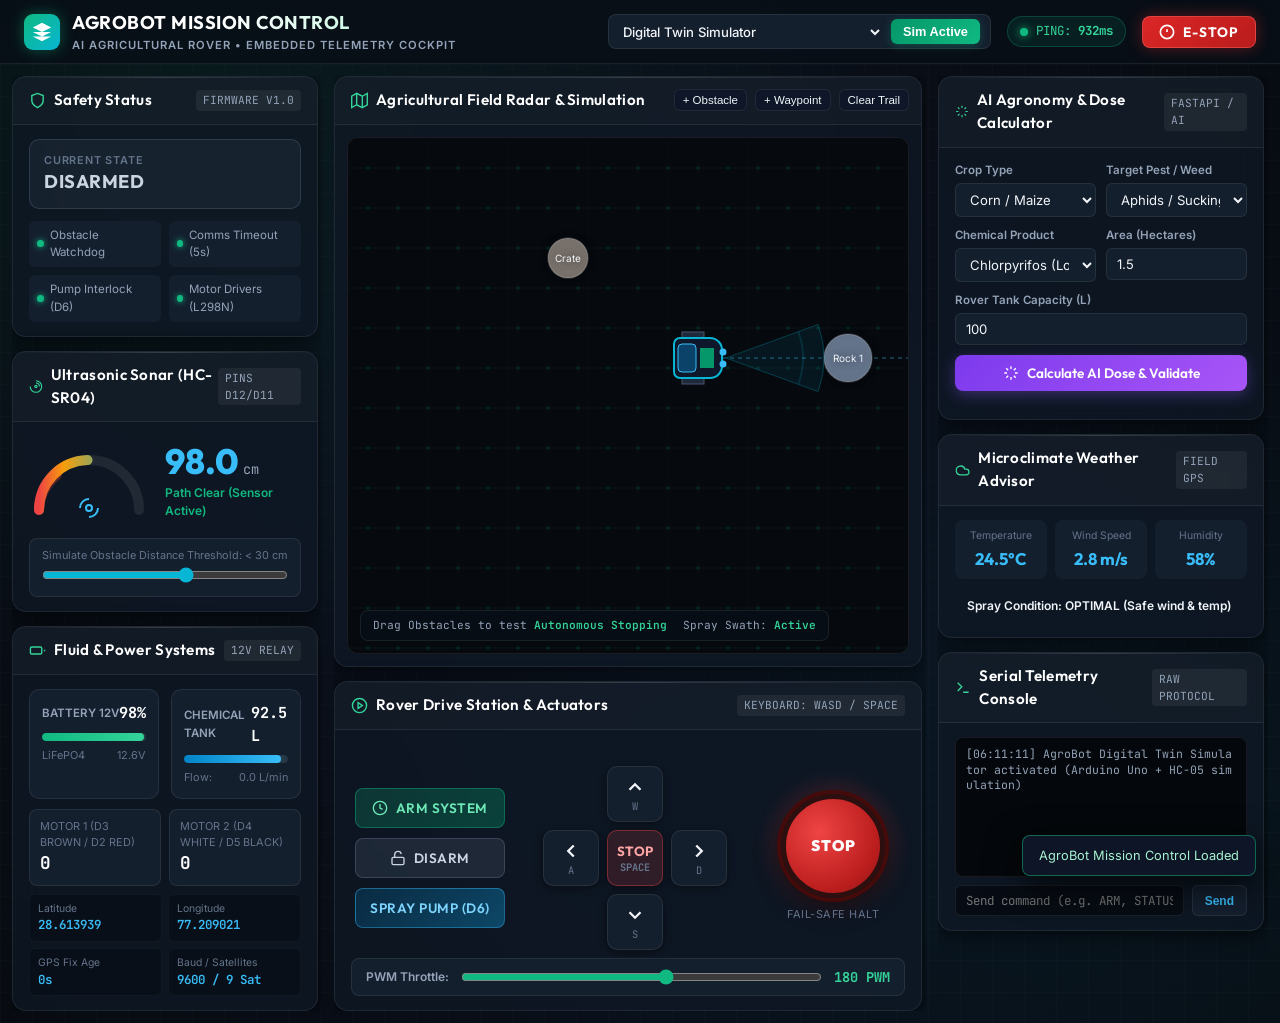
==== dashboard/index.html @ a9a068f5 "feat: add initial project structure including firmware, backend, and Android UI components" ====
<!DOCTYPE html>
<html lang="en">
<head>
  <meta charset="UTF-8">
  <meta name="viewport" content="width=device-width, initial-scale=1.0">
  <title>AgroBot Mission Control | AI Agricultural Rover Dashboard</title>
  <meta name="description" content="AI-Powered Agricultural Rover Mission Control & Telemetry Dashboard for remote operation, obstacle detection, GPS tracking, and precision pesticide application.">

  <!-- Google Fonts: Outfit, Inter, JetBrains Mono -->
  <link rel="preconnect" href="https://fonts.googleapis.com">
  <link rel="preconnect" href="https://fonts.gstatic.com" crossorigin>
  <link href="https://fonts.googleapis.com/css2?family=Inter:wght@400;500;600;700&family=JetBrains+Mono:wght@400;600;700&family=Outfit:wght@500;600;700;800;900&display=swap" rel="stylesheet">

  <!-- Core & Component Stylesheets -->
  <link rel="stylesheet" href="css/style.css">
  <link rel="stylesheet" href="css/components.css">
</head>
<body>
  <div class="app-container">
    <!-- ====================================================================
         TOP NAVIGATION & MISSION HEADER
         ==================================================================== -->
    <header class="top-header">
      <div class="brand-section">
        <div class="brand-logo" title="AgroBot AI System">
          <svg viewBox="0 0 24 24">
            <path d="M12 2L2 7l10 5 10-5-10-5zM2 17l10 5 10-5M2 12l10 5 10-5"/>
          </svg>
        </div>
        <div class="brand-title-wrap">
          <h1 class="brand-title">AGROBOT MISSION CONTROL</h1>
          <span class="brand-subtitle">AI Agricultural Rover • Embedded Telemetry Cockpit</span>
        </div>
      </div>

      <div class="header-actions">
        <!-- Connectivity Mode Selector -->
        <div class="connection-selector">
          <label for="connectionModeSelect" style="display:none;">Connection Mode</label>
          <select id="connectionModeSelect" class="connection-select">
            <option value="simulator" selected>Digital Twin Simulator</option>
            <option value="serial">Web Serial USB (Arduino Uno @ 9600)</option>
            <option value="bluetooth">Web Bluetooth (HC-05 Module)</option>
            <option value="websocket">FastAPI Gateway (ws://localhost:8000)</option>
          </select>
          <button id="btnConnect" class="btn-connect" type="button">Sim Active</button>
        </div>

        <!-- Heartbeat / Latency Pill -->
        <div id="heartbeatPill" class="heartbeat-pill">
          <span class="pulse-dot"></span>
          <span>PING: <strong id="heartbeatPing">12ms</strong></span>
        </div>

        <!-- Quick Header E-Stop -->
        <button id="btnEstopHeader" class="btn-estop-header" type="button" title="Instant Emergency Stop Override">
          <svg viewBox="0 0 24 24" fill="none" stroke="currentColor" stroke-width="2.5" width="16" height="16">
            <circle cx="12" cy="12" r="10"/>
            <line x1="12" y1="8" x2="12" y2="12"/>
            <line x1="12" y1="16" x2="12.01" y2="16"/>
          </svg>
          E-STOP
        </button>
      </div>
    </header>

    <!-- ====================================================================
         MAIN VIEWPORT: 3-COLUMN TACTICAL LAYOUT
         ==================================================================== -->
    <main class="dashboard-viewport">
      
      <!-- ------------------------------------------------------------------
           COLUMN 1: TELEMETRY & HARDWARE GAUGES
           ------------------------------------------------------------------ -->
      <section class="col-telemetry" aria-label="Rover Telemetry">
        
        <!-- Safety State Card -->
        <div class="glass-panel">
          <div class="panel-header">
            <h2 class="panel-title">
              <svg viewBox="0 0 24 24" fill="none" stroke="currentColor" stroke-width="2">
                <path d="M12 22s8-4 8-10V5l-8-3-8 3v7c0 6 8 10 8 10z"/>
              </svg>
              Safety Status
            </h2>
            <span class="panel-badge">FIRMWARE V1.0</span>
          </div>
          <div class="panel-body">
            <div id="stateBanner" class="state-banner disarmed">
              <div class="state-meta">
                <span class="state-label">Current State</span>
                <span id="stateValue" class="state-value">DISARMED</span>
              </div>
            </div>

            <div class="system-interlocks">
              <div class="interlock-badge active">
                <span class="interlock-indicator"></span>
                <span>Obstacle Watchdog</span>
              </div>
              <div class="interlock-badge active">
                <span class="interlock-indicator"></span>
                <span>Comms Timeout (5s)</span>
              </div>
              <div class="interlock-badge active">
                <span class="interlock-indicator"></span>
                <span>Pump Interlock (D6)</span>
              </div>
              <div class="interlock-badge active">
                <span class="interlock-indicator"></span>
                <span>Motor Drivers (L298N)</span>
              </div>
            </div>
          </div>
        </div>

        <!-- Ultrasonic Sonar Proximity Card -->
        <div class="glass-panel distance-gauge-card">
          <div class="panel-header">
            <h2 class="panel-title">
              <svg viewBox="0 0 24 24" fill="none" stroke="currentColor" stroke-width="2">
                <path d="M12 2a10 10 0 0 1 10 10c0 5.52-4.48 10-10 10S2 17.52 2 12"/>
                <path d="M12 6a6 6 0 0 1 6 6"/>
                <circle cx="12" cy="12" r="2"/>
              </svg>
              Ultrasonic Sonar (HC-SR04)
            </h2>
            <span class="panel-badge">PINS D12/D11</span>
          </div>
          <div class="panel-body">
            <div class="sonar-display">
              <!-- Radial Sonar Meter Arc -->
              <div class="sonar-arc-wrap">
                <svg class="sonar-arc-svg" viewBox="0 0 120 75">
                  <defs>
                    <linearGradient id="arc-gradient" x1="0%" y1="0%" x2="100%" y2="0%">
                      <stop offset="0%" stop-color="#ef4444"/>
                      <stop offset="25%" stop-color="#f59e0b"/>
                      <stop offset="100%" stop-color="#06b6d4"/>
                    </linearGradient>
                  </defs>
                  <!-- Background Arc (R=50, from 180° to 0°) -->
                  <path class="arc-bg" d="M 10,65 A 50,50 0 0,1 110,65"/>
                  <!-- Danger Zone (first 30cm) -->
                  <path class="arc-danger-zone" d="M 10,65 A 50,50 0 0,1 35,25"/>
                  <!-- Dynamic Fill Arc -->
                  <path id="sonarArcFill" class="arc-fill" d="M 10,65 A 50,50 0 0,1 110,65" stroke-dasharray="157" stroke-dashoffset="60"/>
                </svg>
                <div class="sonar-icon-center">
                  <svg viewBox="0 0 24 24" fill="none" stroke="currentColor" stroke-width="2">
                    <circle cx="12" cy="12" r="3"/>
                    <path d="M3 12a9 9 0 0 1 9-9"/>
                    <path d="M21 12a9 9 0 0 1-9 9"/>
                  </svg>
                </div>
              </div>

              <!-- Distance Numerical Readout -->
              <div class="distance-readout">
                <div class="distance-number-wrap">
                  <span id="sonarNumber" class="distance-number">120.0</span>
                  <span class="distance-unit">cm</span>
                </div>
                <div id="sonarStatus" class="distance-status">Path Clear (Sensor Active)</div>
              </div>
            </div>

            <!-- Obstacle Distance Simulation Slider -->
            <div class="distance-slider-wrap">
              <div class="distance-slider-label">
                <span>Simulate Obstacle Distance</span>
                <span>Threshold: &lt; 30 cm</span>
              </div>
              <input id="simDistanceSlider" class="sonar-slider" type="range" min="5" max="200" value="120" step="1" aria-label="Simulate obstacle distance">
            </div>
          </div>
        </div>

        <!-- Battery & Pesticide Tank Gauges -->
        <div class="glass-panel">
          <div class="panel-header">
            <h2 class="panel-title">
              <svg viewBox="0 0 24 24" fill="none" stroke="currentColor" stroke-width="2">
                <rect x="2" y="7" width="16" height="10" rx="2" ry="2"/>
                <line x1="22" y1="11" x2="22" y2="13"/>
              </svg>
              Fluid & Power Systems
            </h2>
            <span class="panel-badge">12V RELAY</span>
          </div>
          <div class="panel-body">
            <div class="gauges-duo">
              <!-- Battery Level -->
              <div class="sub-gauge-box">
                <div class="sub-gauge-header">
                  <span class="sub-gauge-title">Battery 12V</span>
                  <span id="batteryPct" class="sub-gauge-val">98%</span>
                </div>
                <div class="progress-track">
                  <div id="batteryBar" class="progress-fill battery-fill" style="width: 98%;"></div>
                </div>
                <div class="sub-gauge-meta">
                  <span>LiFePO4</span>
                  <span id="batteryVolt">12.6V</span>
                </div>
              </div>

              <!-- Chemical Spray Tank -->
              <div class="sub-gauge-box">
                <div class="sub-gauge-header">
                  <span class="sub-gauge-title">Chemical Tank</span>
                  <span id="tankLiters" class="sub-gauge-val">92.5 L</span>
                </div>
                <div class="progress-track">
                  <div id="tankBar" class="progress-fill tank-fill" style="width: 92%;"></div>
                </div>
                <div class="sub-gauge-meta">
                  <span>Flow:</span>
                  <span id="tankFlow">0.0 L/min</span>
                </div>
              </div>
            </div>

            <!-- Dual Motor Drivers Tachometer -->
            <div class="motor-tach-grid">
              <div class="motor-tach">
                <div class="motor-tach-name">Motor 1 (D3 Brown / D2 Red)</div>
                <div id="motorLeftPwm" class="motor-tach-pwm">0 PWM</div>
              </div>
              <div class="motor-tach">
                <div class="motor-tach-name">Motor 2 (D4 White / D5 Black)</div>
                <div id="motorRightPwm" class="motor-tach-pwm">0 PWM</div>
              </div>
            </div>

            <!-- GPS Positioning Subcard -->
            <div class="gps-info-grid">
              <div class="gps-cell">
                <div class="gps-cell-label">Latitude</div>
                <div id="gpsLat" class="gps-cell-value">28.613939°</div>
              </div>
              <div class="gps-cell">
                <div class="gps-cell-label">Longitude</div>
                <div id="gpsLon" class="gps-cell-value">77.209021°</div>
              </div>
              <div class="gps-cell">
                <div class="gps-cell-label">GPS Fix Age</div>
                <div id="gpsAge" class="gps-cell-value">0s</div>
              </div>
              <div class="gps-cell">
                <div class="gps-cell-label">Baud / Satellites</div>
                <div class="gps-cell-value">9600 / 9 Sat</div>
              </div>
            </div>
          </div>
        </div>

      </section>

      <!-- ------------------------------------------------------------------
           COLUMN 2: FIELD RADAR CANVAS & TACTICAL DRIVE STATION
           ------------------------------------------------------------------ -->
      <section class="col-drive-station" aria-label="Drive Station and Radar">
        
        <!-- Interactive 2D Field Radar Canvas -->
        <div class="glass-panel" style="flex: 1; display: flex; flex-direction: column;">
          <div class="panel-header">
            <h2 class="panel-title">
              <svg viewBox="0 0 24 24" fill="none" stroke="currentColor" stroke-width="2">
                <polygon points="1 6 1 22 8 18 16 22 23 18 23 2 16 6 8 2 1 6"/>
                <line x1="8" y1="2" x2="8" y2="18"/>
                <line x1="16" y1="6" x2="16" y2="22"/>
              </svg>
              Agricultural Field Radar & Simulation
            </h2>
            <div class="canvas-overlay-controls">
              <button id="btnAddObstacle" class="btn-canvas-tool" type="button" title="Add obstacle rock to field">
                + Obstacle
              </button>
              <button id="btnAddWaypoint" class="btn-canvas-tool" type="button" title="Set navigation waypoint">
                + Waypoint
              </button>
              <button id="btnClearSwath" class="btn-canvas-tool" type="button" title="Clear spray swath trail">
                Clear Trail
              </button>
            </div>
          </div>

          <div class="panel-body" style="flex: 1; padding: 12px; display: flex; flex-direction: column;">
            <div class="field-canvas-container" style="flex: 1;">
              <canvas id="fieldRadarCanvas"></canvas>
              <div class="canvas-telemetry-hud">
                <div>Drag Obstacles to test <span>Autonomous Stopping</span></div>
                <div>Spray Swath: <span id="swathAreaDisplay">Active</span></div>
              </div>
            </div>
          </div>
        </div>

        <!-- Tactical Drive Cockpit -->
        <div class="glass-panel drive-station-panel">
          <div class="panel-header">
            <h2 class="panel-title">
              <svg viewBox="0 0 24 24" fill="none" stroke="currentColor" stroke-width="2">
                <circle cx="12" cy="12" r="10"/>
                <polygon points="10 8 16 12 10 16 10 8"/>
              </svg>
              Rover Drive Station & Actuators
            </h2>
            <span class="panel-badge">KEYBOARD: WASD / SPACE</span>
          </div>

          <div class="panel-body">
            <div class="drive-controls-row">
              
              <!-- System Power & Arming Actions -->
              <div class="system-actions-col">
                <button id="btnArm" class="btn-action btn-arm" type="button">
                  <svg viewBox="0 0 24 24" fill="none" stroke="currentColor" stroke-width="2" width="16" height="16">
                    <circle cx="12" cy="12" r="10"/>
                    <path d="M12 6v6l4 2"/>
                  </svg>
                  ARM SYSTEM
                </button>
                <button id="btnDisarm" class="btn-action btn-disarm" type="button">
                  <svg viewBox="0 0 24 24" fill="none" stroke="currentColor" stroke-width="2" width="16" height="16">
                    <rect x="3" y="11" width="18" height="11" rx="2" ry="2"/>
                    <path d="M7 11V7a5 5 0 0 1 9.9-1"/>
                  </svg>
                  DISARM
                </button>
                <button id="btnPump" class="btn-action btn-pump" type="button">
                  SPRAY PUMP (D6)
                </button>
              </div>

              <!-- Directional D-Pad -->
              <div class="dpad-container">
                <div class="dpad-grid">
                  <div></div>
                  <button id="btnDpadForward" class="btn-dpad" type="button" aria-label="Drive Forward">
                    <svg viewBox="0 0 24 24" fill="none" stroke="currentColor" stroke-width="2.5">
                      <polyline points="18 15 12 9 6 15"/>
                    </svg>
                    <span class="key-hint">W</span>
                  </button>
                  <div></div>

                  <button id="btnDpadLeft" class="btn-dpad" type="button" aria-label="Turn Left">
                    <svg viewBox="0 0 24 24" fill="none" stroke="currentColor" stroke-width="2.5">
                      <polyline points="15 18 9 12 15 6"/>
                    </svg>
                    <span class="key-hint">A</span>
                  </button>

                  <button id="btnDpadStop" class="btn-dpad stop-center" type="button" aria-label="Stop Rover">
                    STOP
                    <span class="key-hint">SPACE</span>
                  </button>

                  <button id="btnDpadRight" class="btn-dpad" type="button" aria-label="Turn Right">
                    <svg viewBox="0 0 24 24" fill="none" stroke="currentColor" stroke-width="2.5">
                      <polyline points="9 18 15 12 9 6"/>
                    </svg>
                    <span class="key-hint">D</span>
                  </button>

                  <div></div>
                  <button id="btnDpadReverse" class="btn-dpad" type="button" aria-label="Drive Reverse">
                    <svg viewBox="0 0 24 24" fill="none" stroke="currentColor" stroke-width="2.5">
                      <polyline points="6 9 12 15 18 9"/>
                    </svg>
                    <span class="key-hint">S</span>
                  </button>
                  <div></div>
                </div>
              </div>

              <!-- Giant Tactile Emergency Stop Button -->
              <div class="estop-module">
                <button id="estopGiantBtn" class="estop-giant-btn" type="button" aria-label="Emergency Stop">
                  <span>STOP</span>
                </button>
                <span class="estop-subtext">FAIL-SAFE HALT</span>
              </div>

            </div>

            <!-- PWM Motor Speed Throttle Slider -->
            <div class="throttle-strip">
              <span class="throttle-label">PWM Throttle:</span>
              <input id="speedSlider" class="throttle-slider" type="range" min="80" max="255" value="180" step="5" aria-label="Motor Speed PWM">
              <span id="speedValBadge" class="throttle-val-badge">180 PWM</span>
            </div>
          </div>
        </div>

      </section>

      <!-- ------------------------------------------------------------------
           COLUMN 3: AI AGRONOMY & SERIAL CONSOLE
           ------------------------------------------------------------------ -->
      <section class="col-ai-terminal" aria-label="AI Agronomy and Terminal">
        
        <!-- AI Agronomic Dose Calculator -->
        <div class="glass-panel">
          <div class="panel-header">
            <h2 class="panel-title">
              <svg viewBox="0 0 24 24" fill="none" stroke="currentColor" stroke-width="2">
                <path d="M12 2v4M12 18v4M4.93 4.93l2.83 2.83M16.24 16.24l2.83 2.83M2 12h4M18 12h4M4.93 19.07l2.83-2.83M16.24 7.76l2.83-2.83"/>
              </svg>
              AI Agronomy & Dose Calculator
            </h2>
            <span class="panel-badge">FASTAPI / AI</span>
          </div>

          <div class="panel-body">
            <form id="agronomyForm" class="ai-form-group">
              <div class="form-row">
                <div>
                  <label for="cropSelect" class="form-label">Crop Type</label>
                  <select id="cropSelect" class="form-select">
                    <option value="wheat">Wheat</option>
                    <option value="corn" selected>Corn / Maize</option>
                    <option value="rice">Paddy Rice</option>
                    <option value="cotton">Cotton</option>
                    <option value="soybean">Soybean</option>
                    <option value="tomato">Tomato</option>
                  </select>
                </div>
                <div>
                  <label for="pestSelect" class="form-label">Target Pest / Weed</label>
                  <select id="pestSelect" class="form-select">
                    <option value="aphids" selected>Aphids / Sucking Pests</option>
                    <option value="armyworm">Fall Armyworm</option>
                    <option value="broadleaf_weeds">Broadleaf Weeds</option>
                    <option value="blight">Early / Late Blight</option>
                    <option value="rust">Rust Fungus</option>
                  </select>
                </div>
              </div>

              <div class="form-row">
                <div>
                  <label for="pesticideSelect" class="form-label">Chemical Product</label>
                  <select id="pesticideSelect" class="form-select">
                    <option value="chlorpyrifos" selected>Chlorpyrifos (Lorsban)</option>
                    <option value="glyphosate">Glyphosate (Roundup)</option>
                    <option value="mancozeb">Mancozeb (Dithane)</option>
                    <option value="imidacloprid">Imidacloprid (Confidor)</option>
                  </select>
                </div>
                <div>
                  <label for="areaInput" class="form-label">Area (Hectares)</label>
                  <input id="areaInput" class="form-input" type="number" min="0.1" max="100" step="0.1" value="1.5">
                </div>
              </div>

              <div>
                <label for="tankCapacityInput" class="form-label">Rover Tank Capacity (L)</label>
                <input id="tankCapacityInput" class="form-input" type="number" min="10" max="1000" step="5" value="100">
              </div>

              <button class="btn-ai-calculate" type="submit">
                <svg viewBox="0 0 24 24" fill="none" stroke="currentColor" stroke-width="2" width="16" height="16">
                  <path d="M12 2v4M12 18v4M4.93 4.93l2.83 2.83M16.24 16.24l2.83 2.83M2 12h4M18 12h4M4.93 19.07l2.83-2.83M16.24 7.76l2.83-2.83"/>
                </svg>
                Calculate AI Dose & Validate
              </button>
            </form>

            <!-- Results Card -->
            <div id="aiResultsCard" class="ai-results-card">
              <div class="ai-result-row">
                <span class="ai-result-key">Total Chemical:</span>
                <span id="resProductAmount" class="ai-result-val">1.13 L</span>
              </div>
              <div class="ai-result-row">
                <span class="ai-result-key">Carrier Water:</span>
                <span id="resSolutionVolume" class="ai-result-val">300.0 L</span>
              </div>
              <div class="ai-result-row">
                <span class="ai-result-key">Refill Cycles:</span>
                <span id="resTanksCount" class="ai-result-val">3 tank(s)</span>
              </div>
              <div class="ai-result-row">
                <span class="ai-result-key">Product/Tank:</span>
                <span id="resProductPerTank" class="ai-result-val">0.38 L/tank</span>
              </div>
              <div class="ai-result-row">
                <span class="ai-result-key">Drift Safety Risk:</span>
                <span id="resDriftRisk" class="ai-result-val" style="color: #6ee7b7;">Low (&lt; 2.0 bar)</span>
              </div>
            </div>
          </div>
        </div>

        <!-- Microclimate Weather & Spray Conditions -->
        <div class="glass-panel">
          <div class="panel-header">
            <h2 class="panel-title">
              <svg viewBox="0 0 24 24" fill="none" stroke="currentColor" stroke-width="2">
                <path d="M17.5 19H9a7 7 0 1 1 6.71-9h1.79a4.5 4.5 0 1 1 0 9Z"/>
              </svg>
              Microclimate Weather Advisor
            </h2>
            <span class="panel-badge">FIELD GPS</span>
          </div>

          <div class="panel-body weather-card-content">
            <div class="weather-stats-grid">
              <div class="weather-stat-box">
                <span class="weather-stat-label">Temperature</span>
                <span id="weatherTemp" class="weather-stat-val">24.5°C</span>
              </div>
              <div class="weather-stat-box">
                <span class="weather-stat-label">Wind Speed</span>
                <span id="weatherWind" class="weather-stat-val">2.8 m/s</span>
              </div>
              <div class="weather-stat-box">
                <span class="weather-stat-label">Humidity</span>
                <span id="weatherHum" class="weather-stat-val">58%</span>
              </div>
            </div>

            <div id="weatherSafetyPill" class="spray-safety-pill safe">
              Spray Condition: OPTIMAL (Safe wind & temp)
            </div>
          </div>
        </div>

        <!-- Live Serial Console & Packet Terminal -->
        <div class="glass-panel">
          <div class="panel-header">
            <h2 class="panel-title">
              <svg viewBox="0 0 24 24" fill="none" stroke="currentColor" stroke-width="2">
                <polyline points="4 17 10 11 4 5"/>
                <line x1="12" y1="19" x2="20" y2="19"/>
              </svg>
              Serial Telemetry Console
            </h2>
            <span class="panel-badge">RAW PROTOCOL</span>
          </div>

          <div class="panel-body console-box-container">
            <div id="consoleLog" class="console-log-box" aria-live="polite"></div>
            
            <div class="console-input-row">
              <label for="consoleCmdInput" style="display:none;">Serial Command Input</label>
              <input id="consoleCmdInput" class="console-input" type="text" placeholder="Send command (e.g. ARM, STATUS, FORWARD)...">
              <button id="btnConsoleSend" class="btn-console-send" type="button">Send</button>
            </div>
          </div>
        </div>

      </section>

    </main>

    <!-- Floating Toast Notifications Container -->
    <div id="toastContainer" class="toast-container" aria-live="assertive"></div>
  </div>

  <!-- Main Application Script (ES Module) -->
  <script type="module" src="js/app.js"></script>
</body>
</html>
---- dashboard/css/style.css ----
/* ==========================================================================
   AgroBot Cyber-Agricultural Design System & Core Stylesheet
   ========================================================================== */

:root {
  /* Color Palette - Cyber Agricultural Theme */
  --bg-primary: #070b11;
  --bg-secondary: #0d1520;
  --bg-tertiary: #141f2e;
  --bg-card: rgba(15, 25, 38, 0.75);
  --bg-card-hover: rgba(22, 36, 54, 0.85);
  --bg-glass: rgba(13, 22, 34, 0.65);
  --bg-glass-heavy: rgba(9, 15, 23, 0.88);

  /* Borders & Accents */
  --border-dim: rgba(255, 255, 255, 0.08);
  --border-glow: rgba(16, 185, 129, 0.35);
  --border-glow-cyan: rgba(6, 182, 212, 0.35);
  --border-glow-danger: rgba(239, 68, 68, 0.45);

  /* Brand & Status Colors */
  --primary: #10b981;          /* Emerald 500 - Plant vitality */
  --primary-glow: #34d399;     /* Emerald 400 */
  --primary-dark: #047857;     /* Emerald 700 */
  --secondary: #06b6d4;        /* Cyan 500 - Tech telemetry */
  --secondary-glow: #38bdf8;   /* Sky 400 */
  --accent: #8b5cf6;           /* Purple 500 - AI / Intelligence */
  --warning: #f59e0b;          /* Amber 500 - Caution / Arming */
  --warning-glow: #fbbf24;
  --danger: #ef4444;           /* Red 500 - E-Stop / Obstacle */
  --danger-glow: #f87171;
  --danger-dark: #991b1b;
  --success: #10b981;

  /* Typography */
  --font-display: 'Outfit', -apple-system, BlinkMacSystemFont, 'Segoe UI', Roboto, sans-serif;
  --font-body: 'Inter', -apple-system, BlinkMacSystemFont, 'Segoe UI', Roboto, sans-serif;
  --font-mono: 'JetBrains Mono', 'Fira Code', 'Courier New', monospace;

  /* Text Colors */
  --text-main: #f1f5f9;
  --text-muted: #94a3b8;
  --text-dim: #64748b;
  --text-highlight: #ffffff;

  /* Elevation Shadows & Glows */
  --shadow-sm: 0 2px 8px rgba(0, 0, 0, 0.4);
  --shadow-md: 0 4px 20px rgba(0, 0, 0, 0.6);
  --shadow-lg: 0 10px 35px rgba(0, 0, 0, 0.75);
  --glow-primary: 0 0 25px rgba(16, 185, 129, 0.3);
  --glow-secondary: 0 0 25px rgba(6, 182, 212, 0.3);
  --glow-danger: 0 0 35px rgba(239, 68, 68, 0.45);

  /* Transitions */
  --transition-fast: 0.15s ease;
  --transition-normal: 0.25s cubic-bezier(0.4, 0, 0.2, 1);
  --transition-smooth: 0.4s cubic-bezier(0.16, 1, 0.3, 1);
}

/* Base Reset & Typography */
* {
  box-sizing: border-box;
  margin: 0;
  padding: 0;
  -webkit-font-smoothing: antialiased;
  -moz-osx-font-smoothing: grayscale;
}

body {
  background-color: var(--bg-primary);
  background-image: 
    radial-gradient(ellipse at 15% 10%, rgba(16, 185, 129, 0.08) 0%, transparent 45%),
    radial-gradient(ellipse at 85% 80%, rgba(6, 182, 212, 0.06) 0%, transparent 45%),
    radial-gradient(circle at 50% 50%, rgba(15, 23, 42, 0.6) 0%, transparent 100%),
    linear-gradient(rgba(255, 255, 255, 0.015) 1px, transparent 1px),
    linear-gradient(90deg, rgba(255, 255, 255, 0.015) 1px, transparent 1px);
  background-size: 100% 100%, 100% 100%, 100% 100%, 32px 32px, 32px 32px;
  color: var(--text-main);
  font-family: var(--font-body);
  font-size: 14px;
  line-height: 1.5;
  min-height: 100vh;
  overflow-x: hidden;
}

/* Glassmorphism Surface Base */
.glass-panel {
  background: var(--bg-card);
  backdrop-filter: blur(16px);
  -webkit-backdrop-filter: blur(16px);
  border: 1px solid var(--border-dim);
  border-radius: 14px;
  box-shadow: var(--shadow-md);
  position: relative;
  overflow: hidden;
  transition: border-color var(--transition-normal), box-shadow var(--transition-normal);
}

.glass-panel:hover {
  border-color: rgba(255, 255, 255, 0.14);
}

.glass-panel::before {
  content: '';
  position: absolute;
  top: 0;
  left: 0;
  right: 0;
  height: 1px;
  background: linear-gradient(90deg, transparent, rgba(255, 255, 255, 0.15), transparent);
}

/* Main App Layout */
.app-container {
  display: flex;
  flex-direction: column;
  min-height: 100vh;
}

/* Top Navigation Bar */
.top-header {
  height: 64px;
  background: var(--bg-glass-heavy);
  backdrop-filter: blur(20px);
  border-bottom: 1px solid var(--border-dim);
  display: flex;
  align-items: center;
  justify-content: space-between;
  padding: 0 24px;
  position: sticky;
  top: 0;
  z-index: 100;
}

.brand-section {
  display: flex;
  align-items: center;
  gap: 12px;
}

.brand-logo {
  width: 36px;
  height: 36px;
  border-radius: 9px;
  background: linear-gradient(135deg, #10b981, #06b6d4);
  display: flex;
  align-items: center;
  justify-content: center;
  box-shadow: 0 0 15px rgba(16, 185, 129, 0.4);
}

.brand-logo svg {
  width: 22px;
  height: 22px;
  fill: #ffffff;
}

.brand-title-wrap {
  display: flex;
  flex-direction: column;
}

.brand-title {
  font-family: var(--font-display);
  font-size: 1.15rem;
  font-weight: 700;
  letter-spacing: 0.5px;
  background: linear-gradient(135deg, #ffffff 40%, #a7f3d0 100%);
  -webkit-background-clip: text;
  -webkit-text-fill-color: transparent;
}

.brand-subtitle {
  font-size: 0.7rem;
  color: var(--text-muted);
  text-transform: uppercase;
  letter-spacing: 1px;
  font-weight: 600;
}

/* Header Telemetry Pills & Connection Controls */
.header-actions {
  display: flex;
  align-items: center;
  gap: 16px;
}

.connection-selector {
  display: flex;
  align-items: center;
  gap: 8px;
  background: var(--bg-tertiary);
  border: 1px solid var(--border-dim);
  border-radius: 8px;
  padding: 4px 10px;
}

.connection-select {
  background: transparent;
  color: var(--text-main);
  border: none;
  font-family: var(--font-body);
  font-size: 0.82rem;
  font-weight: 500;
  outline: none;
  cursor: pointer;
}

.connection-select option {
  background: #0f172a;
  color: #fff;
}

.btn-connect {
  background: linear-gradient(135deg, #059669, #10b981);
  color: #fff;
  border: none;
  border-radius: 6px;
  padding: 5px 12px;
  font-size: 0.8rem;
  font-weight: 600;
  cursor: pointer;
  display: flex;
  align-items: center;
  gap: 6px;
  box-shadow: 0 2px 8px rgba(16, 185, 129, 0.3);
  transition: transform var(--transition-fast), box-shadow var(--transition-fast);
}

.btn-connect:hover {
  transform: translateY(-1px);
  box-shadow: 0 4px 12px rgba(16, 185, 129, 0.45);
}

.btn-connect.connected {
  background: linear-gradient(135deg, #0284c7, #06b6d4);
  box-shadow: 0 2px 8px rgba(6, 182, 212, 0.35);
}

.heartbeat-pill {
  display: flex;
  align-items: center;
  gap: 8px;
  padding: 5px 12px;
  border-radius: 20px;
  background: rgba(16, 185, 129, 0.1);
  border: 1px solid rgba(16, 185, 129, 0.25);
  font-family: var(--font-mono);
  font-size: 0.78rem;
  color: var(--primary-glow);
}

.pulse-dot {
  width: 8px;
  height: 8px;
  border-radius: 50%;
  background-color: var(--primary);
  box-shadow: 0 0 8px var(--primary);
  animation: pulse-ring 1.4s cubic-bezier(0.215, 0.61, 0.355, 1) infinite;
}

@keyframes pulse-ring {
  0% { transform: scale(0.9); opacity: 0.8; box-shadow: 0 0 0 0 rgba(16, 185, 129, 0.7); }
  70% { transform: scale(1.1); opacity: 1; box-shadow: 0 0 0 6px rgba(16, 185, 129, 0); }
  100% { transform: scale(0.9); opacity: 0.8; box-shadow: 0 0 0 0 rgba(16, 185, 129, 0); }
}

.heartbeat-pill.danger {
  background: rgba(239, 68, 68, 0.12);
  border-color: rgba(239, 68, 68, 0.3);
  color: var(--danger-glow);
}

.heartbeat-pill.danger .pulse-dot {
  background-color: var(--danger);
  box-shadow: 0 0 8px var(--danger);
  animation: pulse-ring-danger 1s infinite;
}

@keyframes pulse-ring-danger {
  0% { box-shadow: 0 0 0 0 rgba(239, 68, 68, 0.7); }
  70% { box-shadow: 0 0 0 8px rgba(239, 68, 68, 0); }
  100% { box-shadow: 0 0 0 0 rgba(239, 68, 68, 0); }
}

/* Master Header Emergency Stop */
.btn-estop-header {
  background: linear-gradient(135deg, #dc2626, #b91c1c);
  border: 1px solid rgba(248, 113, 113, 0.4);
  color: #fff;
  border-radius: 8px;
  padding: 6px 16px;
  font-family: var(--font-display);
  font-weight: 700;
  font-size: 0.85rem;
  letter-spacing: 1px;
  cursor: pointer;
  display: flex;
  align-items: center;
  gap: 8px;
  box-shadow: 0 0 15px rgba(220, 38, 38, 0.4);
  animation: strobe-soft 2s infinite ease-in-out;
  transition: all var(--transition-fast);
}

.btn-estop-header:hover {
  background: linear-gradient(135deg, #ef4444, #dc2626);
  transform: scale(1.02);
  box-shadow: 0 0 25px rgba(239, 68, 68, 0.7);
}

@keyframes strobe-soft {
  0%, 100% { box-shadow: 0 0 12px rgba(220, 38, 38, 0.35); }
  50% { box-shadow: 0 0 22px rgba(239, 68, 68, 0.65); }
}

/* Dashboard Main Viewport Grid */
.dashboard-viewport {
  flex: 1;
  display: grid;
  grid-template-columns: 330px 1fr 360px;
  gap: 16px;
  padding: 16px 20px;
  height: calc(100vh - 64px);
  overflow: hidden;
}

/* Column Flex Containers */
.col-telemetry,
.col-drive-station,
.col-ai-terminal {
  display: flex;
  flex-direction: column;
  gap: 14px;
  min-height: 0;
  overflow-y: auto;
  padding-right: 4px;
}

/* Custom Scrollbars */
.col-telemetry::-webkit-scrollbar,
.col-drive-station::-webkit-scrollbar,
.col-ai-terminal::-webkit-scrollbar,
.console-log-box::-webkit-scrollbar {
  width: 5px;
}

.col-telemetry::-webkit-scrollbar-thumb,
.col-drive-station::-webkit-scrollbar-thumb,
.col-ai-terminal::-webkit-scrollbar-thumb,
.console-log-box::-webkit-scrollbar-thumb {
  background: rgba(255, 255, 255, 0.12);
  border-radius: 4px;
}

.col-telemetry::-webkit-scrollbar-thumb:hover,
.col-drive-station::-webkit-scrollbar-thumb:hover,
.col-ai-terminal::-webkit-scrollbar-thumb:hover {
  background: rgba(16, 185, 129, 0.4);
}

/* Panel Header */
.panel-header {
  display: flex;
  align-items: center;
  justify-content: space-between;
  padding: 12px 16px;
  border-bottom: 1px solid var(--border-dim);
  background: rgba(255, 255, 255, 0.02);
}

.panel-title {
  font-family: var(--font-display);
  font-size: 0.95rem;
  font-weight: 600;
  letter-spacing: 0.3px;
  color: var(--text-highlight);
  display: flex;
  align-items: center;
  gap: 8px;
}

.panel-title svg {
  width: 17px;
  height: 17px;
  color: var(--primary-glow);
}

.panel-badge {
  font-size: 0.7rem;
  font-family: var(--font-mono);
  padding: 2px 7px;
  border-radius: 4px;
  background: rgba(255, 255, 255, 0.06);
  color: var(--text-muted);
}

.panel-body {
  padding: 14px 16px;
}

/* Responsive Breakpoints */
@media (max-width: 1400px) {
  .dashboard-viewport {
    grid-template-columns: 310px 1fr 330px;
    padding: 12px;
    gap: 12px;
  }
}

@media (max-width: 1100px) {
  .dashboard-viewport {
    grid-template-columns: 1fr;
    height: auto;
    overflow-y: visible;
  }
  .col-telemetry,
  .col-drive-station,
  .col-ai-terminal {
    overflow-y: visible;
  }
}
---- dashboard/css/components.css ----
/* ==========================================================================
   AgroBot Dashboard Component Styles
   ========================================================================== */

/* --------------------------------------------------------------------------
   1. State Banner & Safety Cards
   -------------------------------------------------------------------------- */
.state-banner {
  display: flex;
  align-items: center;
  justify-content: space-between;
  padding: 12px 14px;
  border-radius: 10px;
  background: rgba(16, 185, 129, 0.08);
  border: 1px solid rgba(16, 185, 129, 0.25);
  margin-bottom: 12px;
  transition: all var(--transition-normal);
}

.state-meta {
  display: flex;
  flex-direction: column;
}

.state-label {
  font-size: 0.68rem;
  text-transform: uppercase;
  color: var(--text-dim);
  letter-spacing: 0.8px;
  font-weight: 600;
}

.state-value {
  font-family: var(--font-display);
  font-size: 1.15rem;
  font-weight: 700;
  letter-spacing: 0.5px;
  color: var(--primary-glow);
}

/* State color variants */
.state-banner.disarmed {
  background: rgba(100, 116, 139, 0.12);
  border-color: rgba(100, 116, 139, 0.3);
}
.state-banner.disarmed .state-value { color: #cbd5e1; }

.state-banner.idle {
  background: rgba(16, 185, 129, 0.08);
  border-color: rgba(16, 185, 129, 0.25);
}
.state-banner.idle .state-value { color: var(--primary-glow); }

.state-banner.moving {
  background: rgba(6, 182, 212, 0.12);
  border-color: rgba(6, 182, 212, 0.35);
  box-shadow: 0 0 15px rgba(6, 182, 212, 0.15);
}
.state-banner.moving .state-value { color: var(--secondary-glow); }

.state-banner.obstacle {
  background: rgba(245, 158, 11, 0.14);
  border-color: rgba(245, 158, 11, 0.4);
  box-shadow: 0 0 15px rgba(245, 158, 11, 0.2);
}
.state-banner.obstacle .state-value { color: var(--warning-glow); }

.state-banner.danger,
.state-banner.emergency {
  background: rgba(239, 68, 68, 0.16);
  border-color: rgba(239, 68, 68, 0.5);
  box-shadow: 0 0 20px rgba(239, 68, 68, 0.3);
  animation: pulse-danger-panel 1.5s infinite;
}
.state-banner.danger .state-value,
.state-banner.emergency .state-value { color: #fca5a5; }

@keyframes pulse-danger-panel {
  0%, 100% { border-color: rgba(239, 68, 68, 0.35); }
  50% { border-color: rgba(239, 68, 68, 0.85); box-shadow: 0 0 25px rgba(239, 68, 68, 0.4); }
}

.system-interlocks {
  display: grid;
  grid-template-columns: 1fr 1fr;
  gap: 8px;
  margin-top: 10px;
}

.interlock-badge {
  display: flex;
  align-items: center;
  gap: 6px;
  padding: 6px 8px;
  background: var(--bg-tertiary);
  border-radius: 6px;
  font-size: 0.72rem;
  color: var(--text-muted);
}

.interlock-indicator {
  width: 7px;
  height: 7px;
  border-radius: 50%;
  background: #64748b;
}

.interlock-badge.active .interlock-indicator {
  background: var(--primary);
  box-shadow: 0 0 6px var(--primary);
}

.interlock-badge.danger .interlock-indicator {
  background: var(--danger);
  box-shadow: 0 0 6px var(--danger);
}

/* --------------------------------------------------------------------------
   2. Ultrasonic Sonar / Distance Gauge
   -------------------------------------------------------------------------- */
.distance-gauge-card {
  position: relative;
  overflow: hidden;
}

.sonar-display {
  display: flex;
  align-items: center;
  justify-content: space-between;
  gap: 16px;
  padding: 8px 0;
}

.sonar-arc-wrap {
  width: 120px;
  height: 75px;
  position: relative;
  display: flex;
  justify-content: center;
}

.sonar-arc-svg {
  width: 120px;
  height: 75px;
  overflow: visible;
}

.arc-bg {
  fill: none;
  stroke: rgba(255, 255, 255, 0.08);
  stroke-width: 10;
  stroke-linecap: round;
}

.arc-danger-zone {
  fill: none;
  stroke: rgba(239, 68, 68, 0.3);
  stroke-width: 10;
  stroke-dasharray: 40 200;
  stroke-linecap: round;
}

.arc-fill {
  fill: none;
  stroke: url(#arc-gradient);
  stroke-width: 10;
  stroke-linecap: round;
  transition: stroke-dashoffset 0.3s ease, stroke 0.3s ease;
}

.sonar-icon-center {
  position: absolute;
  bottom: 0;
  display: flex;
  flex-direction: column;
  align-items: center;
}

.sonar-icon-center svg {
  width: 24px;
  height: 24px;
  color: var(--secondary-glow);
}

.distance-readout {
  flex: 1;
  display: flex;
  flex-direction: column;
}

.distance-number-wrap {
  display: flex;
  align-items: baseline;
  gap: 4px;
}

.distance-number {
  font-family: var(--font-display);
  font-size: 2.2rem;
  font-weight: 800;
  line-height: 1;
  color: var(--secondary-glow);
  transition: color 0.2s ease;
}

.distance-unit {
  font-family: var(--font-mono);
  font-size: 0.85rem;
  color: var(--text-muted);
}

.distance-status {
  margin-top: 4px;
  font-size: 0.75rem;
  font-weight: 600;
  color: var(--success);
  display: flex;
  align-items: center;
  gap: 5px;
}

.distance-status.danger {
  color: var(--danger);
  animation: blink-warning 0.8s infinite;
}

@keyframes blink-warning {
  0%, 100% { opacity: 1; }
  50% { opacity: 0.4; }
}

.distance-slider-wrap {
  margin-top: 10px;
  background: var(--bg-tertiary);
  padding: 8px 12px;
  border-radius: 8px;
  border: 1px solid var(--border-dim);
}

.distance-slider-label {
  display: flex;
  justify-content: space-between;
  font-size: 0.68rem;
  color: var(--text-dim);
  margin-bottom: 4px;
}

.sonar-slider {
  width: 100%;
  accent-color: var(--secondary);
  cursor: pointer;
}

/* --------------------------------------------------------------------------
   3. Battery & Tank Cylinders / Gauges
   -------------------------------------------------------------------------- */
.gauges-duo {
  display: grid;
  grid-template-columns: 1fr 1fr;
  gap: 12px;
}

.sub-gauge-box {
  background: var(--bg-tertiary);
  border: 1px solid var(--border-dim);
  border-radius: 10px;
  padding: 12px;
  display: flex;
  flex-direction: column;
}

.sub-gauge-header {
  display: flex;
  justify-content: space-between;
  align-items: center;
  margin-bottom: 8px;
}

.sub-gauge-title {
  font-size: 0.72rem;
  font-weight: 600;
  color: var(--text-muted);
  text-transform: uppercase;
}

.sub-gauge-val {
  font-family: var(--font-mono);
  font-size: 0.95rem;
  font-weight: 700;
  color: var(--text-highlight);
}

/* Progress bar style */
.progress-track {
  width: 100%;
  height: 8px;
  background: rgba(255, 255, 255, 0.08);
  border-radius: 4px;
  overflow: hidden;
  position: relative;
  margin-bottom: 6px;
}

.progress-fill {
  height: 100%;
  border-radius: 4px;
  transition: width 0.3s ease, background 0.3s ease;
}

.battery-fill {
  background: linear-gradient(90deg, #10b981, #34d399);
  width: 95%;
  box-shadow: 0 0 10px rgba(16, 185, 129, 0.4);
}

.tank-fill {
  background: linear-gradient(90deg, #0284c7, #38bdf8);
  width: 82%;
  box-shadow: 0 0 10px rgba(56, 189, 248, 0.4);
}

.sub-gauge-meta {
  display: flex;
  justify-content: space-between;
  font-size: 0.68rem;
  color: var(--text-dim);
}

/* --------------------------------------------------------------------------
   4. Motor PWM Gauges & GPS Card
   -------------------------------------------------------------------------- */
.motor-tach-grid {
  display: grid;
  grid-template-columns: 1fr 1fr;
  gap: 8px;
  margin-top: 10px;
}

.motor-tach {
  background: var(--bg-tertiary);
  border-radius: 8px;
  padding: 8px 10px;
  border: 1px solid var(--border-dim);
}

.motor-tach-name {
  font-size: 0.68rem;
  color: var(--text-dim);
  text-transform: uppercase;
}

.motor-tach-pwm {
  font-family: var(--font-mono);
  font-size: 1.1rem;
  font-weight: 700;
  color: var(--text-highlight);
}

.gps-info-grid {
  display: grid;
  grid-template-columns: 1fr 1fr;
  gap: 6px;
  margin-top: 8px;
}

.gps-cell {
  background: rgba(0, 0, 0, 0.25);
  padding: 6px 8px;
  border-radius: 6px;
  border: 1px solid rgba(255, 255, 255, 0.04);
}

.gps-cell-label {
  font-size: 0.65rem;
  color: var(--text-dim);
}

.gps-cell-value {
  font-family: var(--font-mono);
  font-size: 0.78rem;
  font-weight: 600;
  color: var(--secondary-glow);
  white-space: nowrap;
  overflow: hidden;
  text-overflow: ellipsis;
}

/* --------------------------------------------------------------------------
   5. Interactive 2D Field Radar Canvas & Rover Simulator
   -------------------------------------------------------------------------- */
.field-canvas-container {
  width: 100%;
  height: 380px;
  background: #06090e;
  border-radius: 12px;
  border: 1px solid var(--border-dim);
  position: relative;
  overflow: hidden;
  box-shadow: inset 0 0 30px rgba(0, 0, 0, 0.8);
}

#fieldRadarCanvas {
  width: 100%;
  height: 100%;
  display: block;
}

.canvas-overlay-controls {
  position: absolute;
  top: 12px;
  right: 12px;
  display: flex;
  gap: 8px;
  z-index: 10;
}

.btn-canvas-tool {
  background: rgba(15, 23, 42, 0.85);
  border: 1px solid var(--border-dim);
  color: var(--text-main);
  border-radius: 6px;
  padding: 4px 8px;
  font-size: 0.72rem;
  font-weight: 500;
  cursor: pointer;
  backdrop-filter: blur(8px);
  display: flex;
  align-items: center;
  gap: 4px;
  transition: all var(--transition-fast);
}

.btn-canvas-tool:hover {
  background: rgba(30, 41, 59, 0.95);
  border-color: var(--primary);
  color: #fff;
}

.canvas-telemetry-hud {
  position: absolute;
  bottom: 12px;
  left: 12px;
  background: rgba(9, 15, 23, 0.85);
  backdrop-filter: blur(10px);
  border: 1px solid var(--border-dim);
  border-radius: 8px;
  padding: 6px 12px;
  font-family: var(--font-mono);
  font-size: 0.7rem;
  color: var(--text-muted);
  display: flex;
  gap: 16px;
  z-index: 10;
}

.canvas-telemetry-hud span {
  color: var(--primary-glow);
  font-weight: 600;
}

/* --------------------------------------------------------------------------
   6. Tactical Drive Station & Cockpit Controls
   -------------------------------------------------------------------------- */
.drive-station-panel {
  display: flex;
  flex-direction: column;
  gap: 14px;
}

.drive-controls-row {
  display: grid;
  grid-template-columns: auto 1fr auto;
  gap: 20px;
  align-items: center;
  padding: 8px 4px;
}

/* System Action Buttons (ARM / DISARM / PUMP) */
.system-actions-col {
  display: flex;
  flex-direction: column;
  gap: 10px;
  min-width: 140px;
}

.btn-action {
  padding: 10px 14px;
  border-radius: 8px;
  border: 1px solid var(--border-dim);
  font-family: var(--font-display);
  font-weight: 600;
  font-size: 0.85rem;
  letter-spacing: 0.5px;
  cursor: pointer;
  display: flex;
  align-items: center;
  justify-content: center;
  gap: 8px;
  transition: all var(--transition-fast);
}

.btn-arm {
  background: linear-gradient(135deg, rgba(16, 185, 129, 0.2), rgba(5, 150, 105, 0.35));
  border-color: rgba(16, 185, 129, 0.4);
  color: #6ee7b7;
}

.btn-arm:hover {
  background: linear-gradient(135deg, rgba(16, 185, 129, 0.35), rgba(5, 150, 105, 0.55));
  box-shadow: 0 0 15px rgba(16, 185, 129, 0.3);
  transform: translateY(-1px);
}

.btn-disarm {
  background: rgba(100, 116, 139, 0.2);
  border-color: rgba(100, 116, 139, 0.4);
  color: #cbd5e1;
}

.btn-disarm:hover {
  background: rgba(100, 116, 139, 0.35);
  transform: translateY(-1px);
}

.btn-pump {
  background: linear-gradient(135deg, rgba(2, 132, 199, 0.2), rgba(14, 165, 233, 0.35));
  border-color: rgba(56, 189, 248, 0.4);
  color: #7dd3fc;
  position: relative;
}

.btn-pump:hover {
  background: linear-gradient(135deg, rgba(2, 132, 199, 0.35), rgba(14, 165, 233, 0.55));
  box-shadow: 0 0 15px rgba(56, 189, 248, 0.3);
  transform: translateY(-1px);
}

.btn-pump.active {
  background: linear-gradient(135deg, #0284c7, #0ea5e9);
  color: #fff;
  box-shadow: 0 0 20px rgba(14, 165, 233, 0.6);
  border-color: #38bdf8;
  animation: spray-pump-pulse 1.2s infinite;
}

@keyframes spray-pump-pulse {
  0%, 100% { box-shadow: 0 0 15px rgba(14, 165, 233, 0.4); }
  50% { box-shadow: 0 0 25px rgba(14, 165, 233, 0.8); }
}

/* Directional D-Pad */
.dpad-container {
  display: flex;
  flex-direction: column;
  align-items: center;
  justify-content: center;
  position: relative;
}

.dpad-grid {
  display: grid;
  grid-template-columns: repeat(3, 56px);
  grid-template-rows: repeat(3, 56px);
  gap: 8px;
}

.btn-dpad {
  background: var(--bg-tertiary);
  border: 1px solid var(--border-dim);
  border-radius: 10px;
  color: var(--text-main);
  display: flex;
  flex-direction: column;
  align-items: center;
  justify-content: center;
  cursor: pointer;
  transition: all var(--transition-fast);
  box-shadow: var(--shadow-sm);
  user-select: none;
}

.btn-dpad svg {
  width: 22px;
  height: 22px;
}

.btn-dpad .key-hint {
  font-family: var(--font-mono);
  font-size: 0.65rem;
  color: var(--text-dim);
  margin-top: 1px;
}

.btn-dpad:hover {
  background: rgba(30, 41, 59, 0.9);
  border-color: var(--primary-glow);
  color: #fff;
  transform: translateY(-1px);
  box-shadow: 0 4px 12px rgba(16, 185, 129, 0.25);
}

.btn-dpad:active,
.btn-dpad.pressed {
  background: var(--primary-dark);
  border-color: var(--primary);
  transform: translateY(1px);
  box-shadow: inset 0 2px 4px rgba(0, 0, 0, 0.4);
}

.btn-dpad.stop-center {
  background: rgba(239, 68, 68, 0.15);
  border-color: rgba(239, 68, 68, 0.4);
  color: #fca5a5;
  font-weight: 700;
  font-family: var(--font-display);
}

.btn-dpad.stop-center:hover {
  background: rgba(239, 68, 68, 0.3);
  border-color: var(--danger);
  color: #fff;
  box-shadow: 0 0 15px rgba(239, 68, 68, 0.4);
}

.btn-dpad.stop-center:active {
  background: var(--danger);
  color: #fff;
}

/* Giant Tactile E-Stop Module */
.estop-module {
  display: flex;
  flex-direction: column;
  align-items: center;
  justify-content: center;
  padding: 8px 16px;
}

.estop-giant-btn {
  width: 104px;
  height: 104px;
  border-radius: 50%;
  background: radial-gradient(circle at 35% 35%, #ef4444 0%, #b91c1c 70%, #7f1d1d 100%);
  border: 5px solid #2d0f0f;
  box-shadow: 
    0 0 0 4px #450a0a,
    0 8px 25px rgba(0, 0, 0, 0.7),
    0 0 30px rgba(239, 68, 68, 0.4);
  color: #ffffff;
  font-family: var(--font-display);
  font-weight: 900;
  font-size: 0.95rem;
  letter-spacing: 1px;
  display: flex;
  flex-direction: column;
  align-items: center;
  justify-content: center;
  cursor: pointer;
  transition: transform 0.1s ease, box-shadow 0.1s ease;
  user-select: none;
  animation: estop-glow-heartbeat 2s infinite ease-in-out;
}

.estop-giant-btn:hover {
  transform: scale(1.03);
  box-shadow: 
    0 0 0 4px #450a0a,
    0 10px 30px rgba(0, 0, 0, 0.8),
    0 0 45px rgba(239, 68, 68, 0.75);
}

.estop-giant-btn:active {
  transform: scale(0.96) translateY(4px);
  box-shadow: 
    0 0 0 4px #450a0a,
    0 2px 10px rgba(0, 0, 0, 0.8),
    0 0 20px rgba(239, 68, 68, 0.6);
}

@keyframes estop-glow-heartbeat {
  0%, 100% { box-shadow: 0 0 0 4px #450a0a, 0 8px 25px rgba(0, 0, 0, 0.7), 0 0 25px rgba(239, 68, 68, 0.35); }
  50% { box-shadow: 0 0 0 4px #450a0a, 0 8px 25px rgba(0, 0, 0, 0.7), 0 0 45px rgba(239, 68, 68, 0.65); }
}

.estop-subtext {
  font-size: 0.68rem;
  color: var(--text-dim);
  margin-top: 8px;
  text-transform: uppercase;
  letter-spacing: 0.5px;
}

/* Speed / PWM Throttle Slider */
.throttle-strip {
  display: flex;
  align-items: center;
  gap: 12px;
  background: var(--bg-tertiary);
  border: 1px solid var(--border-dim);
  border-radius: 8px;
  padding: 8px 14px;
}

.throttle-label {
  font-size: 0.75rem;
  font-weight: 600;
  color: var(--text-muted);
  white-space: nowrap;
}

.throttle-slider {
  flex: 1;
  accent-color: var(--primary);
  cursor: pointer;
}

.throttle-val-badge {
  font-family: var(--font-mono);
  font-size: 0.85rem;
  font-weight: 700;
  color: var(--primary-glow);
  min-width: 45px;
  text-align: right;
}

/* --------------------------------------------------------------------------
   7. AI Agronomy & Spray Assistant Styles
   -------------------------------------------------------------------------- */
.ai-form-group {
  display: flex;
  flex-direction: column;
  gap: 10px;
  margin-bottom: 14px;
}

.form-row {
  display: grid;
  grid-template-columns: 1fr 1fr;
  gap: 10px;
}

.form-label {
  font-size: 0.72rem;
  font-weight: 600;
  color: var(--text-muted);
  margin-bottom: 4px;
  display: flex;
  justify-content: space-between;
}

.form-input,
.form-select {
  width: 100%;
  background: var(--bg-tertiary);
  border: 1px solid var(--border-dim);
  border-radius: 6px;
  padding: 7px 10px;
  color: var(--text-main);
  font-family: var(--font-body);
  font-size: 0.82rem;
  outline: none;
  transition: border-color var(--transition-fast);
}

.form-input:focus,
.form-select:focus {
  border-color: var(--primary);
  box-shadow: 0 0 10px rgba(16, 185, 129, 0.2);
}

.btn-ai-calculate {
  width: 100%;
  background: linear-gradient(135deg, #7c3aed, #a855f7);
  color: #fff;
  border: none;
  border-radius: 8px;
  padding: 9px 14px;
  font-family: var(--font-display);
  font-size: 0.85rem;
  font-weight: 600;
  cursor: pointer;
  display: flex;
  align-items: center;
  justify-content: center;
  gap: 8px;
  box-shadow: 0 4px 15px rgba(139, 92, 246, 0.35);
  transition: all var(--transition-fast);
}

.btn-ai-calculate:hover {
  background: linear-gradient(135deg, #8b5cf6, #c084fc);
  transform: translateY(-1px);
  box-shadow: 0 6px 20px rgba(139, 92, 246, 0.5);
}

/* AI Recommendation Results Box */
.ai-results-card {
  background: rgba(139, 92, 246, 0.08);
  border: 1px solid rgba(139, 92, 246, 0.3);
  border-radius: 10px;
  padding: 12px;
  margin-top: 12px;
  display: none;
}

.ai-results-card.visible {
  display: block;
  animation: fadeIn 0.3s ease;
}

@keyframes fadeIn {
  from { opacity: 0; transform: translateY(6px); }
  to { opacity: 1; transform: translateY(0); }
}

.ai-result-row {
  display: flex;
  justify-content: space-between;
  padding: 4px 0;
  border-bottom: 1px solid rgba(255, 255, 255, 0.05);
  font-size: 0.78rem;
}

.ai-result-row:last-child {
  border-bottom: none;
}

.ai-result-key {
  color: var(--text-muted);
}

.ai-result-val {
  font-family: var(--font-mono);
  font-weight: 600;
  color: #c4b5fd;
}

/* --------------------------------------------------------------------------
   8. Microclimate Weather Card
   -------------------------------------------------------------------------- */
.weather-card-content {
  display: flex;
  flex-direction: column;
  gap: 10px;
}

.weather-stats-grid {
  display: grid;
  grid-template-columns: repeat(3, 1fr);
  gap: 8px;
}

.weather-stat-box {
  background: var(--bg-tertiary);
  border-radius: 8px;
  padding: 8px;
  display: flex;
  flex-direction: column;
  align-items: center;
  text-align: center;
}

.weather-stat-label {
  font-size: 0.65rem;
  color: var(--text-dim);
}

.weather-stat-val {
  font-family: var(--font-display);
  font-size: 1.05rem;
  font-weight: 700;
  color: var(--secondary-glow);
  margin-top: 2px;
}

.spray-safety-pill {
  display: flex;
  align-items: center;
  gap: 8px;
  padding: 8px 12px;
  border-radius: 6px;
  font-size: 0.75rem;
  font-weight: 600;
}

.spray-safety-pill.safe {
  background: rgba(16, 185, 129, 0.12);
  border: 1px solid rgba(16, 185, 129, 0.3);
  color: #6ee7b7;
}

.spray-safety-pill.caution {
  background: rgba(245, 158, 11, 0.12);
  border: 1px solid rgba(245, 158, 11, 0.3);
  color: #fde68a;
}

.spray-safety-pill.danger {
  background: rgba(239, 68, 68, 0.15);
  border: 1px solid rgba(239, 68, 68, 0.4);
  color: #fca5a5;
}

/* --------------------------------------------------------------------------
   9. Serial Console & Telemetry Log
   -------------------------------------------------------------------------- */
.console-box-container {
  display: flex;
  flex-direction: column;
  gap: 8px;
}

.console-log-box {
  height: 140px;
  background: #04070b;
  border: 1px solid var(--border-dim);
  border-radius: 8px;
  padding: 8px 10px;
  font-family: var(--font-mono);
  font-size: 0.72rem;
  overflow-y: auto;
  display: flex;
  flex-direction: column;
  gap: 4px;
}

.log-entry {
  line-height: 1.35;
  word-break: break-all;
}

.log-entry.tx { color: #38bdf8; }
.log-entry.rx { color: #34d399; }
.log-entry.warn { color: #fbbf24; }
.log-entry.err { color: #f87171; }
.log-entry.sys { color: #94a3b8; }

.console-input-row {
  display: flex;
  gap: 8px;
}

.console-input {
  flex: 1;
  background: #070c14;
  border: 1px solid var(--border-dim);
  border-radius: 6px;
  padding: 6px 10px;
  color: #f8fafc;
  font-family: var(--font-mono);
  font-size: 0.78rem;
  outline: none;
}

.console-input:focus {
  border-color: var(--secondary);
}

.btn-console-send {
  background: var(--bg-tertiary);
  border: 1px solid var(--border-dim);
  color: var(--secondary-glow);
  border-radius: 6px;
  padding: 6px 12px;
  font-size: 0.75rem;
  font-weight: 600;
  cursor: pointer;
  transition: all var(--transition-fast);
}

.btn-console-send:hover {
  background: rgba(6, 182, 212, 0.2);
  border-color: var(--secondary);
  color: #fff;
}

/* --------------------------------------------------------------------------
   10. Toast Notifications
   -------------------------------------------------------------------------- */
.toast-container {
  position: fixed;
  bottom: 24px;
  right: 24px;
  display: flex;
  flex-direction: column;
  gap: 8px;
  z-index: 1000;
  pointer-events: none;
}

.toast {
  pointer-events: auto;
  background: rgba(15, 23, 42, 0.95);
  backdrop-filter: blur(12px);
  border: 1px solid var(--border-dim);
  border-radius: 8px;
  padding: 10px 16px;
  color: #fff;
  font-size: 0.8rem;
  box-shadow: var(--shadow-lg);
  display: flex;
  align-items: center;
  gap: 10px;
  animation: toastIn 0.3s cubic-bezier(0.16, 1, 0.3, 1);
  transition: opacity 0.3s ease, transform 0.3s ease;
}

.toast.success { border-color: rgba(16, 185, 129, 0.5); color: #a7f3d0; }
.toast.danger { border-color: rgba(239, 68, 68, 0.6); color: #fca5a5; }
.toast.warning { border-color: rgba(245, 158, 11, 0.5); color: #fde68a; }

@keyframes toastIn {
  from { opacity: 0; transform: translateY(12px) scale(0.95); }
  to { opacity: 1; transform: translateY(0) scale(1); }
}
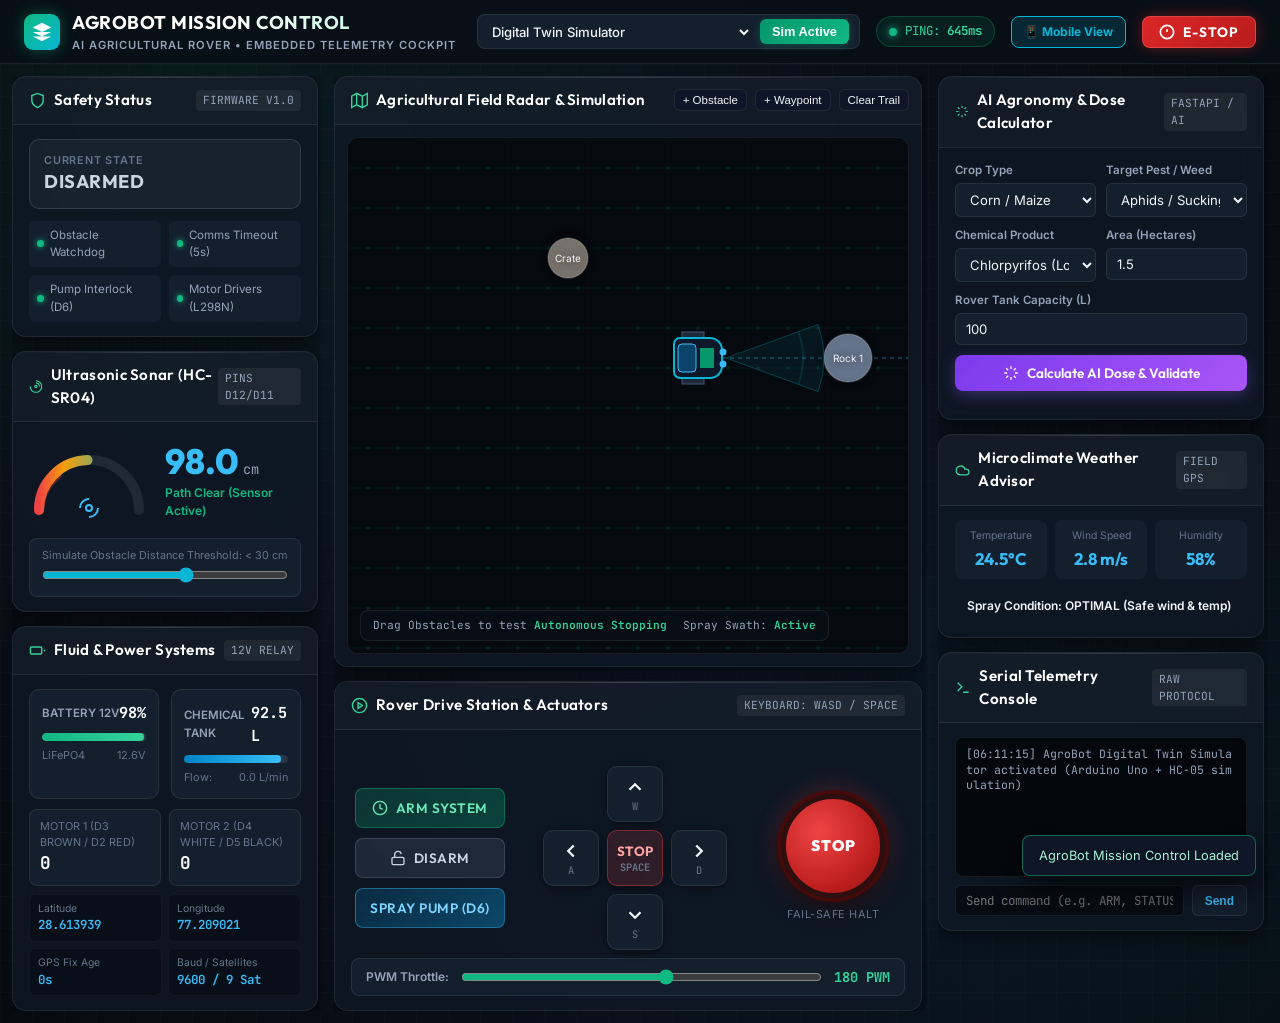
==== commit aab93114: "feat: add mobile controller interface with tactile d-pad and telemetry monitor" ====
--- a/dashboard/index.html
+++ b/dashboard/index.html
@@ -51,6 +51,11 @@
           <span class="pulse-dot"></span>
           <span>PING: <strong id="heartbeatPing">12ms</strong></span>
         </div>
+
+        <!-- Mobile Cockpit Link -->
+        <a href="mobile.html" class="btn-desktop-link" style="background: rgba(6, 182, 212, 0.15); border: 1px solid #06b6d4; color: #06b6d4; padding: 6px 12px; border-radius: 8px; font-size: 12px; font-weight: 700; text-decoration: none; display: flex; align-items: center; gap: 6px;" title="Open Mobile Touch Cockpit">
+          📱 Mobile View
+        </a>
 
         <!-- Quick Header E-Stop -->
         <button id="btnEstopHeader" class="btn-estop-header" type="button" title="Instant Emergency Stop Override">
